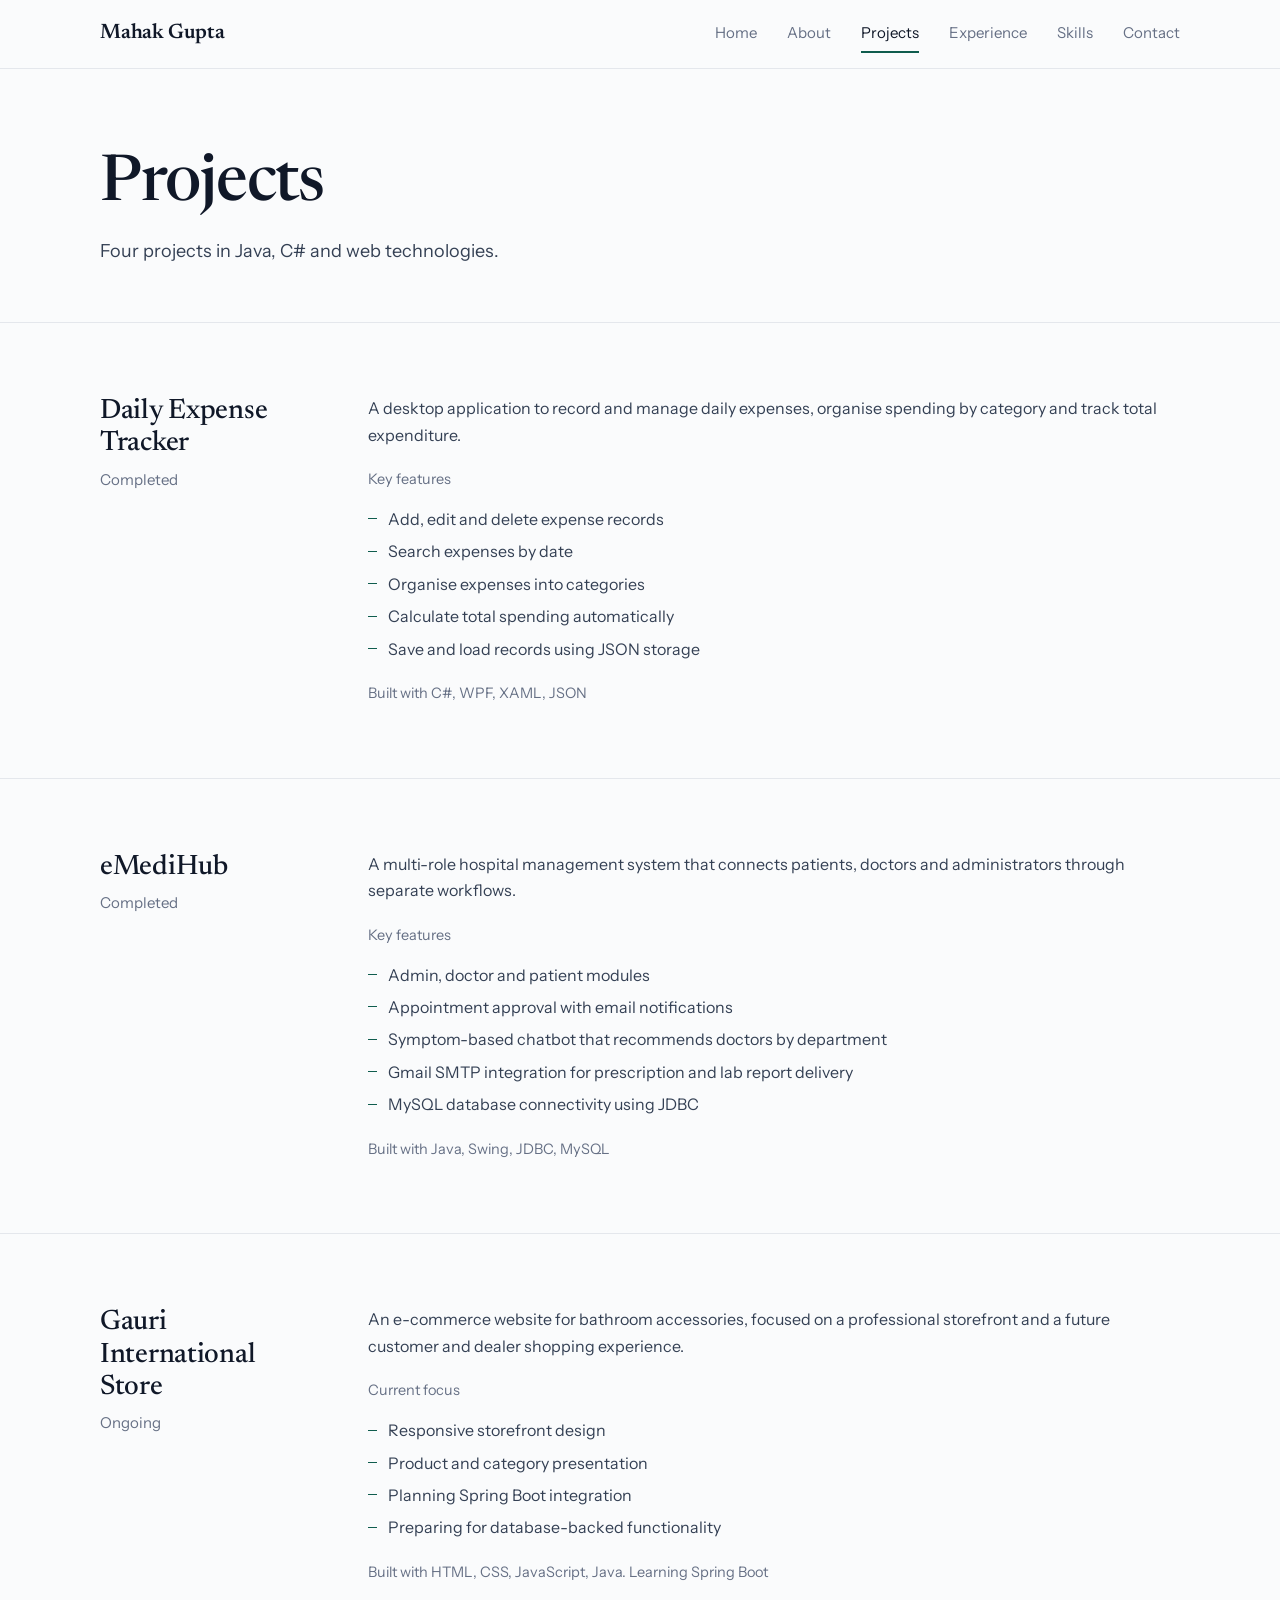
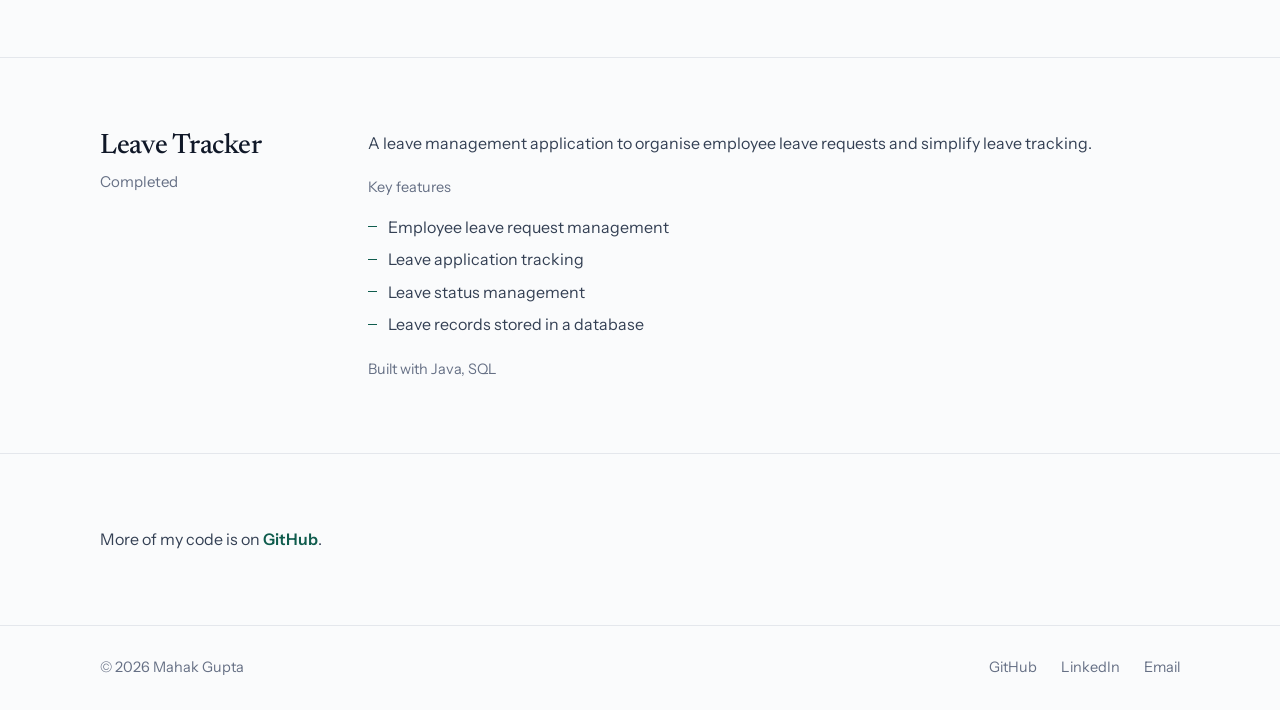
==== projects.html @ c94b52f4 "Add files via upload" ====
<!DOCTYPE html>
<html lang="en">
<head>
    <meta charset="UTF-8">
    <meta name="viewport" content="width=device-width, initial-scale=1.0">
    <meta name="description" content="Projects by Mahak Gupta: Daily Expense Tracker, eMediHub, Gauri International Store and Leave Tracker.">
    <title>Projects | Mahak Gupta</title>
    <link rel="icon" href="data:image/svg+xml,<svg xmlns='http://www.w3.org/2000/svg' viewBox='0 0 100 100'><rect width='100' height='100' fill='%230f5c4d'/><text x='50' y='68' font-size='52' text-anchor='middle' fill='white' font-family='Georgia,serif'>MG</text></svg>">
    <link rel="stylesheet" href="style.css">
</head>
<body>

<header class="site-header">
    <div class="wrap nav">
        <a href="index.html" class="brand">Mahak Gupta</a>
        <button class="menu-btn" aria-expanded="false" aria-controls="nav-links">Menu</button>
        <nav class="nav-links" id="nav-links" aria-label="Main">
            <a href="index.html">Home</a>
            <a href="about.html">About</a>
            <a class="active" aria-current="page" href="projects.html">Projects</a>
            <a href="experience.html">Experience</a>
            <a href="skills.html">Skills</a>
            <a href="contact.html">Contact</a>
        </nav>
    </div>
</header>

<main>
    <section class="page-head">
        <div class="wrap">
            <h1>Projects</h1>
            <p>Four projects in Java, C# and web technologies.</p>
        </div>
    </section>

    <section class="section" id="expense-tracker">
        <div class="wrap block">
            <div class="block-title">
                <h2>Daily Expense Tracker</h2>
                <p>Completed</p>
            </div>
            <div class="block-body">
                <p>A desktop application to record and manage daily expenses, organise spending by category and track total expenditure.</p>
                <div>
                    <p class="entry-meta">Key features</p>
                    <ul class="bullets">
                        <li>Add, edit and delete expense records</li>
                        <li>Search expenses by date</li>
                        <li>Organise expenses into categories</li>
                        <li>Calculate total spending automatically</li>
                        <li>Save and load records using JSON storage</li>
                    </ul>
                </div>
                <p class="stack entry-meta">Built with C#, WPF, XAML, JSON</p>
            </div>
        </div>
    </section>

    <section class="section" id="emedihub">
        <div class="wrap block">
            <div class="block-title">
                <h2>eMediHub</h2>
                <p>Completed</p>
            </div>
            <div class="block-body">
                <p>A multi-role hospital management system that connects patients, doctors and administrators through separate workflows.</p>
                <div>
                    <p class="entry-meta">Key features</p>
                    <ul class="bullets">
                        <li>Admin, doctor and patient modules</li>
                        <li>Appointment approval with email notifications</li>
                        <li>Symptom-based chatbot that recommends doctors by department</li>
                        <li>Gmail SMTP integration for prescription and lab report delivery</li>
                        <li>MySQL database connectivity using JDBC</li>
                    </ul>
                </div>
                <p class="stack entry-meta">Built with Java, Swing, JDBC, MySQL</p>
            </div>
        </div>
    </section>

    <section class="section" id="gauri-store">
        <div class="wrap block">
            <div class="block-title">
                <h2>Gauri International Store</h2>
                <p>Ongoing</p>
            </div>
            <div class="block-body">
                <p>An e-commerce website for bathroom accessories, focused on a professional storefront and a future customer and dealer shopping experience.</p>
                <div>
                    <p class="entry-meta">Current focus</p>
                    <ul class="bullets">
                        <li>Responsive storefront design</li>
                        <li>Product and category presentation</li>
                        <li>Planning Spring Boot integration</li>
                        <li>Preparing for database-backed functionality</li>
                    </ul>
                </div>
                <p class="stack entry-meta">Built with HTML, CSS, JavaScript, Java. Learning Spring Boot</p>
            </div>
        </div>
    </section>

    <section class="section" id="leave-tracker">
        <div class="wrap block">
            <div class="block-title">
                <h2>Leave Tracker</h2>
                <p>Completed</p>
            </div>
            <div class="block-body">
                <p>A leave management application to organise employee leave requests and simplify leave tracking.</p>
                <div>
                    <p class="entry-meta">Key features</p>
                    <ul class="bullets">
                        <li>Employee leave request management</li>
                        <li>Leave application tracking</li>
                        <li>Leave status management</li>
                        <li>Leave records stored in a database</li>
                    </ul>
                </div>
                <p class="stack entry-meta">Built with Java, SQL</p>
            </div>
        </div>
    </section>

    <section class="section">
        <div class="wrap">
            <p>More of my code is on <a class="text-link" href="https://github.com/mahakg21" target="_blank" rel="noopener noreferrer">GitHub</a>.</p>
        </div>
    </section>
</main>

<footer class="site-footer">
    <div class="wrap footer-row">
        <p>&copy; 2026 Mahak Gupta</p>
        <div class="footer-links">
            <a href="https://github.com/mahakg21" target="_blank" rel="noopener noreferrer">GitHub</a>
            <a href="https://www.linkedin.com/in/mahakgupta21/" target="_blank" rel="noopener noreferrer">LinkedIn</a>
            <a href="mailto:mahakg2101@gmail.com">Email</a>
        </div>
    </div>
</footer>

<script src="script.js"></script>
</body>
</html>
---- style.css ----
@import url('https://fonts.googleapis.com/css2?family=Instrument+Sans:wght@400;500;600&family=Newsreader:opsz,wght@6..72,400;6..72,500;6..72,600&display=swap');

:root {
    --paper: #fafbfc;
    --white: #ffffff;
    --ink: #101828;
    --text: #344054;
    --muted: #667085;
    --rule: #e4e7ec;
    --tint: #f2f4f7;
    --accent: #0f5c4d;
    --accent-dark: #0a443a;
    --serif: "Newsreader", Georgia, serif;
    --sans: "Instrument Sans", system-ui, sans-serif;
}

* { margin: 0; padding: 0; box-sizing: border-box; }
html { scroll-behavior: smooth; scroll-padding-top: 90px; }
body {
    background: var(--paper);
    color: var(--text);
    font-family: var(--sans);
    font-size: 16px;
    line-height: 1.65;
    -webkit-font-smoothing: antialiased;
}
a { color: inherit; text-decoration: none; }
ul { list-style: none; }
h1, h2, h3 { font-family: var(--serif); color: var(--ink); font-weight: 500; line-height: 1.15; }

:focus-visible { outline: 2px solid var(--accent); outline-offset: 3px; border-radius: 2px; }

.wrap { width: min(1080px, 90%); margin: 0 auto; }

/* ---------- Header ---------- */
.site-header {
    position: sticky; top: 0; z-index: 50;
    background: rgba(250, 251, 252, .94);
    backdrop-filter: blur(8px);
    -webkit-backdrop-filter: blur(8px);
    border-bottom: 1px solid var(--rule);
}
.nav { display: flex; align-items: center; justify-content: space-between; min-height: 68px; gap: 24px; }
.brand { font-family: var(--serif); font-size: 21px; font-weight: 600; color: var(--ink); letter-spacing: -.01em; }
.nav-links { display: flex; gap: 30px; }
.nav-links a { font-size: 15px; color: var(--muted); padding: 6px 0; border-bottom: 2px solid transparent; transition: color .2s, border-color .2s; }
.nav-links a:hover { color: var(--ink); }
.nav-links a.active { color: var(--ink); border-bottom-color: var(--accent); }
.menu-btn {
    display: none; background: none; border: 1px solid var(--rule); border-radius: 4px;
    padding: 7px 14px; font: 500 14px var(--sans); color: var(--ink); cursor: pointer;
}

/* ---------- Buttons and links ---------- */
.btn {
    display: inline-block; padding: 13px 24px; border-radius: 4px;
    font-size: 15px; font-weight: 600; border: 1px solid var(--ink);
    background: var(--ink); color: #fff; transition: background .2s, border-color .2s, color .2s;
}
.btn:hover { background: var(--accent); border-color: var(--accent); }
.btn-ghost { background: transparent; color: var(--ink); }
.btn-ghost:hover { background: var(--ink); border-color: var(--ink); color: #fff; }
.text-link { color: var(--accent); font-weight: 600; border-bottom: 1px solid transparent; transition: border-color .2s; }
.text-link:hover { border-bottom-color: var(--accent); }

/* ---------- Hero ---------- */
.hero { padding: 96px 0 84px; }
.hero-grid { display: grid; grid-template-columns: 1.35fr 1fr; gap: 88px; align-items: start; }
.hero h1 { font-size: clamp(48px, 7vw, 84px); font-weight: 500; letter-spacing: -.025em; line-height: 1.02; margin-bottom: 18px; }
.hero-role { font-family: var(--serif); font-size: clamp(21px, 2.6vw, 28px); color: var(--accent); margin-bottom: 26px; }
.hero-lead { font-size: 18px; max-width: 33em; color: var(--text); margin-bottom: 36px; }
.hero-actions { display: flex; flex-wrap: wrap; align-items: center; gap: 14px 26px; }

.facts { border-top: 2px solid var(--ink); margin-top: 8px; }
.facts div { display: grid; grid-template-columns: 112px 1fr; gap: 16px; padding: 14px 0; border-bottom: 1px solid var(--rule); font-size: 15px; }
.facts dt { color: var(--muted); }
.facts dd { color: var(--ink); }
.facts a { color: var(--accent); }
.facts a:hover { text-decoration: underline; }

/* ---------- Sections ---------- */
.section { border-top: 1px solid var(--rule); padding: 72px 0; }
.block { display: grid; grid-template-columns: 220px 1fr; gap: 48px; }
.block-title h2 { font-size: 28px; letter-spacing: -.01em; }
.block-title p { color: var(--muted); font-size: 15px; margin-top: 8px; max-width: 14em; }
.block-body > * + * { margin-top: 20px; }

.entry { padding: 28px 0; border-top: 1px solid var(--rule); }
.entry:first-child { padding-top: 0; border-top: none; }
.entry:last-child { padding-bottom: 0; }
.entry-head { display: flex; justify-content: space-between; align-items: baseline; gap: 16px; flex-wrap: wrap; margin-bottom: 8px; }
.entry h3 { font-size: 24px; letter-spacing: -.01em; }
.entry-meta { color: var(--muted); font-size: 14.5px; font-variant-numeric: tabular-nums; }
.entry p { max-width: 38em; }
.entry .org { color: var(--accent); font-weight: 600; margin-bottom: 10px; }
.entry .stack { color: var(--muted); font-size: 14.5px; margin-top: 10px; }
.entry .text-link { display: inline-block; margin-top: 12px; font-size: 15px; }

.bullets { margin-top: 14px; max-width: 38em; }
.bullets li { position: relative; padding-left: 20px; margin-bottom: 6px; }
.bullets li::before { content: ""; position: absolute; left: 0; top: .78em; width: 9px; height: 1px; background: var(--accent); }

.more { margin-top: 32px; }

/* ---------- Skills and lists ---------- */
.rows { border-top: 1px solid var(--rule); }
.rows .row { display: grid; grid-template-columns: 200px 1fr; gap: 24px; padding: 16px 0; border-bottom: 1px solid var(--rule); }
.rows .row dt { color: var(--muted); font-size: 15px; }
.rows .row dd { color: var(--ink); }
.rows .row dd small { display: block; color: var(--muted); font-size: 14px; }

/* ---------- Inner page header ---------- */
.page-head { padding: 80px 0 56px; }
.page-head h1 { font-size: clamp(40px, 6vw, 64px); letter-spacing: -.02em; margin-bottom: 14px; }
.page-head p { font-size: 18px; max-width: 34em; color: var(--text); }

/* ---------- Contact ---------- */
.contact-email { display: inline-block; font-family: var(--serif); font-size: clamp(26px, 4.4vw, 44px); color: var(--ink); letter-spacing: -.015em; border-bottom: 2px solid var(--accent); line-height: 1.2; transition: color .2s; overflow-wrap: anywhere; }
.contact-email:hover { color: var(--accent); }
.closing { padding: 80px 0; background: var(--tint); border-top: 1px solid var(--rule); }
.closing h2 { font-size: clamp(30px, 4vw, 44px); letter-spacing: -.02em; margin-bottom: 14px; max-width: 16em; }
.closing p { max-width: 34em; margin-bottom: 28px; }

/* ---------- Footer ---------- */
.site-footer { border-top: 1px solid var(--rule); padding: 30px 0; font-size: 14.5px; color: var(--muted); }
.footer-row { display: flex; justify-content: space-between; align-items: center; gap: 16px; flex-wrap: wrap; }
.footer-links { display: flex; gap: 24px; }
.footer-links a:hover { color: var(--accent); }

/* ---------- Responsive ---------- */
@media (max-width: 900px) {
    .hero { padding: 64px 0 56px; }
    .hero-grid { grid-template-columns: 1fr; gap: 48px; }
    .block { grid-template-columns: 1fr; gap: 24px; }
    .block-title p { max-width: none; }
}
@media (max-width: 720px) {
    .menu-btn { display: block; }
    .nav { position: relative; }
    .nav-links {
        display: none; position: absolute; top: 68px; left: -5%; right: -5%;
        flex-direction: column; gap: 0; background: var(--paper);
        border-bottom: 1px solid var(--rule); padding: 8px 5% 14px;
    }
    .nav-links.open { display: flex; }
    .nav-links a { padding: 12px 0; border-bottom: 1px solid var(--rule); }
    .nav-links a.active { border-bottom-color: var(--accent); }
    .section { padding: 56px 0; }
    .rows .row { grid-template-columns: 1fr; gap: 4px; }
    .facts div { grid-template-columns: 96px 1fr; }
    .page-head { padding: 56px 0 40px; }
    .closing { padding: 56px 0; }
}
@media (prefers-reduced-motion: reduce) {
    html { scroll-behavior: auto; }
    * { transition: none !important; }
}
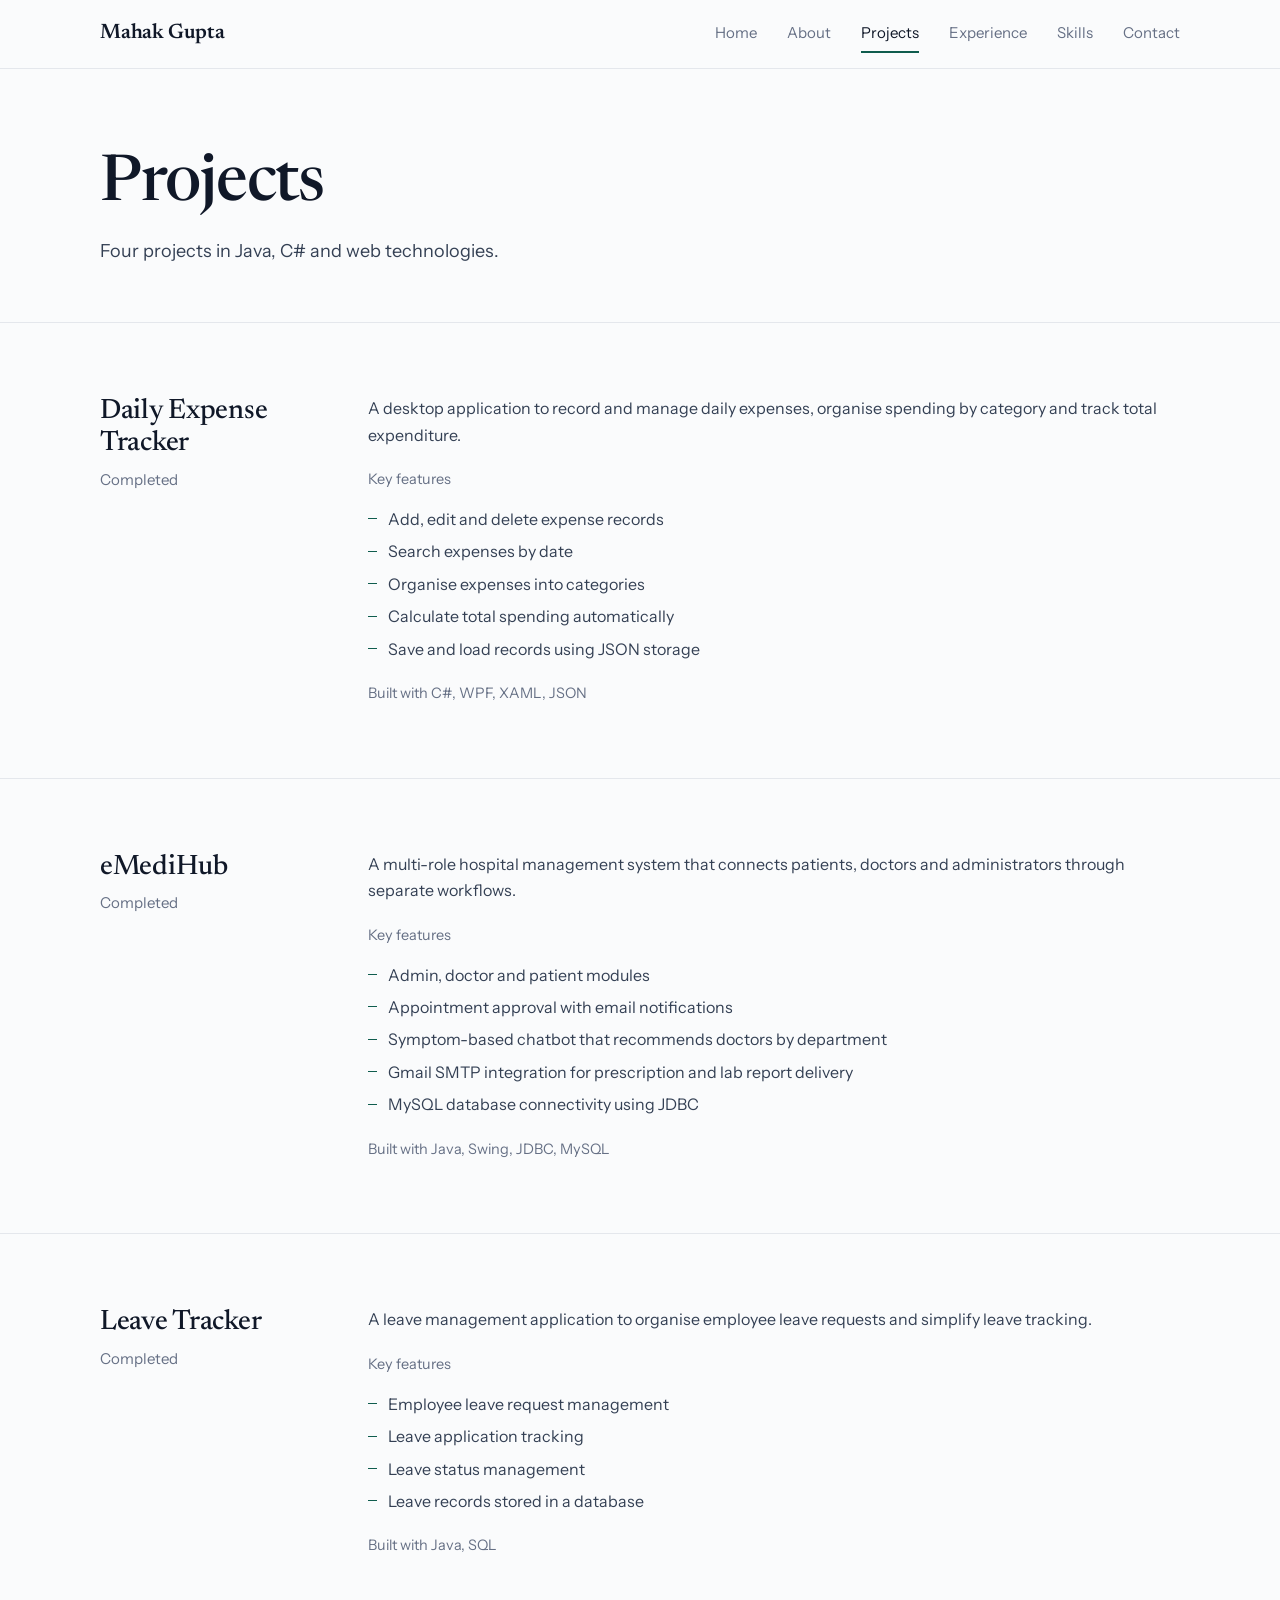
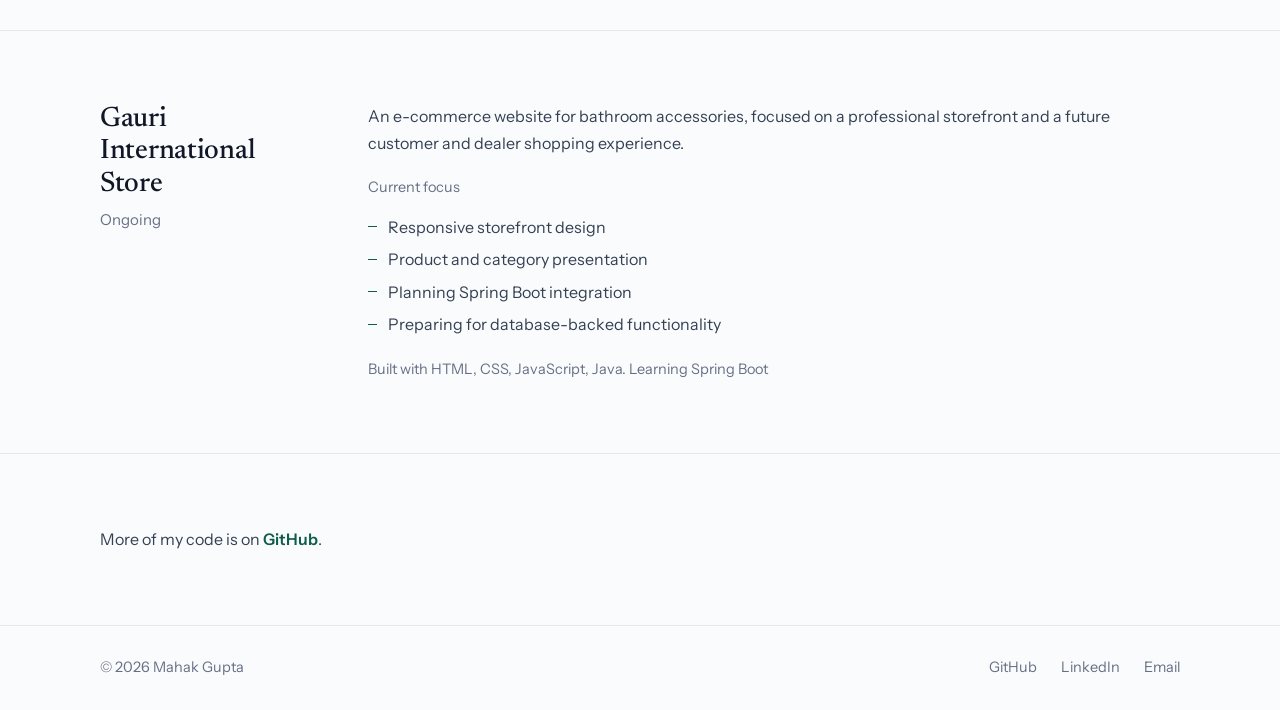
==== commit 5fb9efe6: "Rearrange project order and update descriptions Updated project descriptions and order in the HTML f" ====
--- a/projects.html
+++ b/projects.html
@@ -3,7 +3,7 @@
 <head>
     <meta charset="UTF-8">
     <meta name="viewport" content="width=device-width, initial-scale=1.0">
-    <meta name="description" content="Projects by Mahak Gupta: Daily Expense Tracker, eMediHub, Gauri International Store and Leave Tracker.">
+    <meta name="description" content="Projects by Mahak Gupta: Daily Expense Tracker, eMediHub, Leave Tracker and Gauri International Store.">
     <title>Projects | Mahak Gupta</title>
     <link rel="icon" href="data:image/svg+xml,<svg xmlns='http://www.w3.org/2000/svg' viewBox='0 0 100 100'><rect width='100' height='100' fill='%230f5c4d'/><text x='50' y='68' font-size='52' text-anchor='middle' fill='white' font-family='Georgia,serif'>MG</text></svg>">
     <link rel="stylesheet" href="style.css">
@@ -79,6 +79,28 @@
         </div>
     </section>
 
+    <section class="section" id="leave-tracker">
+        <div class="wrap block">
+            <div class="block-title">
+                <h2>Leave Tracker</h2>
+                <p>Completed</p>
+            </div>
+            <div class="block-body">
+                <p>A leave management application to organise employee leave requests and simplify leave tracking.</p>
+                <div>
+                    <p class="entry-meta">Key features</p>
+                    <ul class="bullets">
+                        <li>Employee leave request management</li>
+                        <li>Leave application tracking</li>
+                        <li>Leave status management</li>
+                        <li>Leave records stored in a database</li>
+                    </ul>
+                </div>
+                <p class="stack entry-meta">Built with Java, SQL</p>
+            </div>
+        </div>
+    </section>
+
     <section class="section" id="gauri-store">
         <div class="wrap block">
             <div class="block-title">
@@ -97,28 +119,6 @@
                     </ul>
                 </div>
                 <p class="stack entry-meta">Built with HTML, CSS, JavaScript, Java. Learning Spring Boot</p>
-            </div>
-        </div>
-    </section>
-
-    <section class="section" id="leave-tracker">
-        <div class="wrap block">
-            <div class="block-title">
-                <h2>Leave Tracker</h2>
-                <p>Completed</p>
-            </div>
-            <div class="block-body">
-                <p>A leave management application to organise employee leave requests and simplify leave tracking.</p>
-                <div>
-                    <p class="entry-meta">Key features</p>
-                    <ul class="bullets">
-                        <li>Employee leave request management</li>
-                        <li>Leave application tracking</li>
-                        <li>Leave status management</li>
-                        <li>Leave records stored in a database</li>
-                    </ul>
-                </div>
-                <p class="stack entry-meta">Built with Java, SQL</p>
             </div>
         </div>
     </section>
@@ -143,4 +143,4 @@
 
 <script src="script.js"></script>
 </body>
-</html>+</html>
